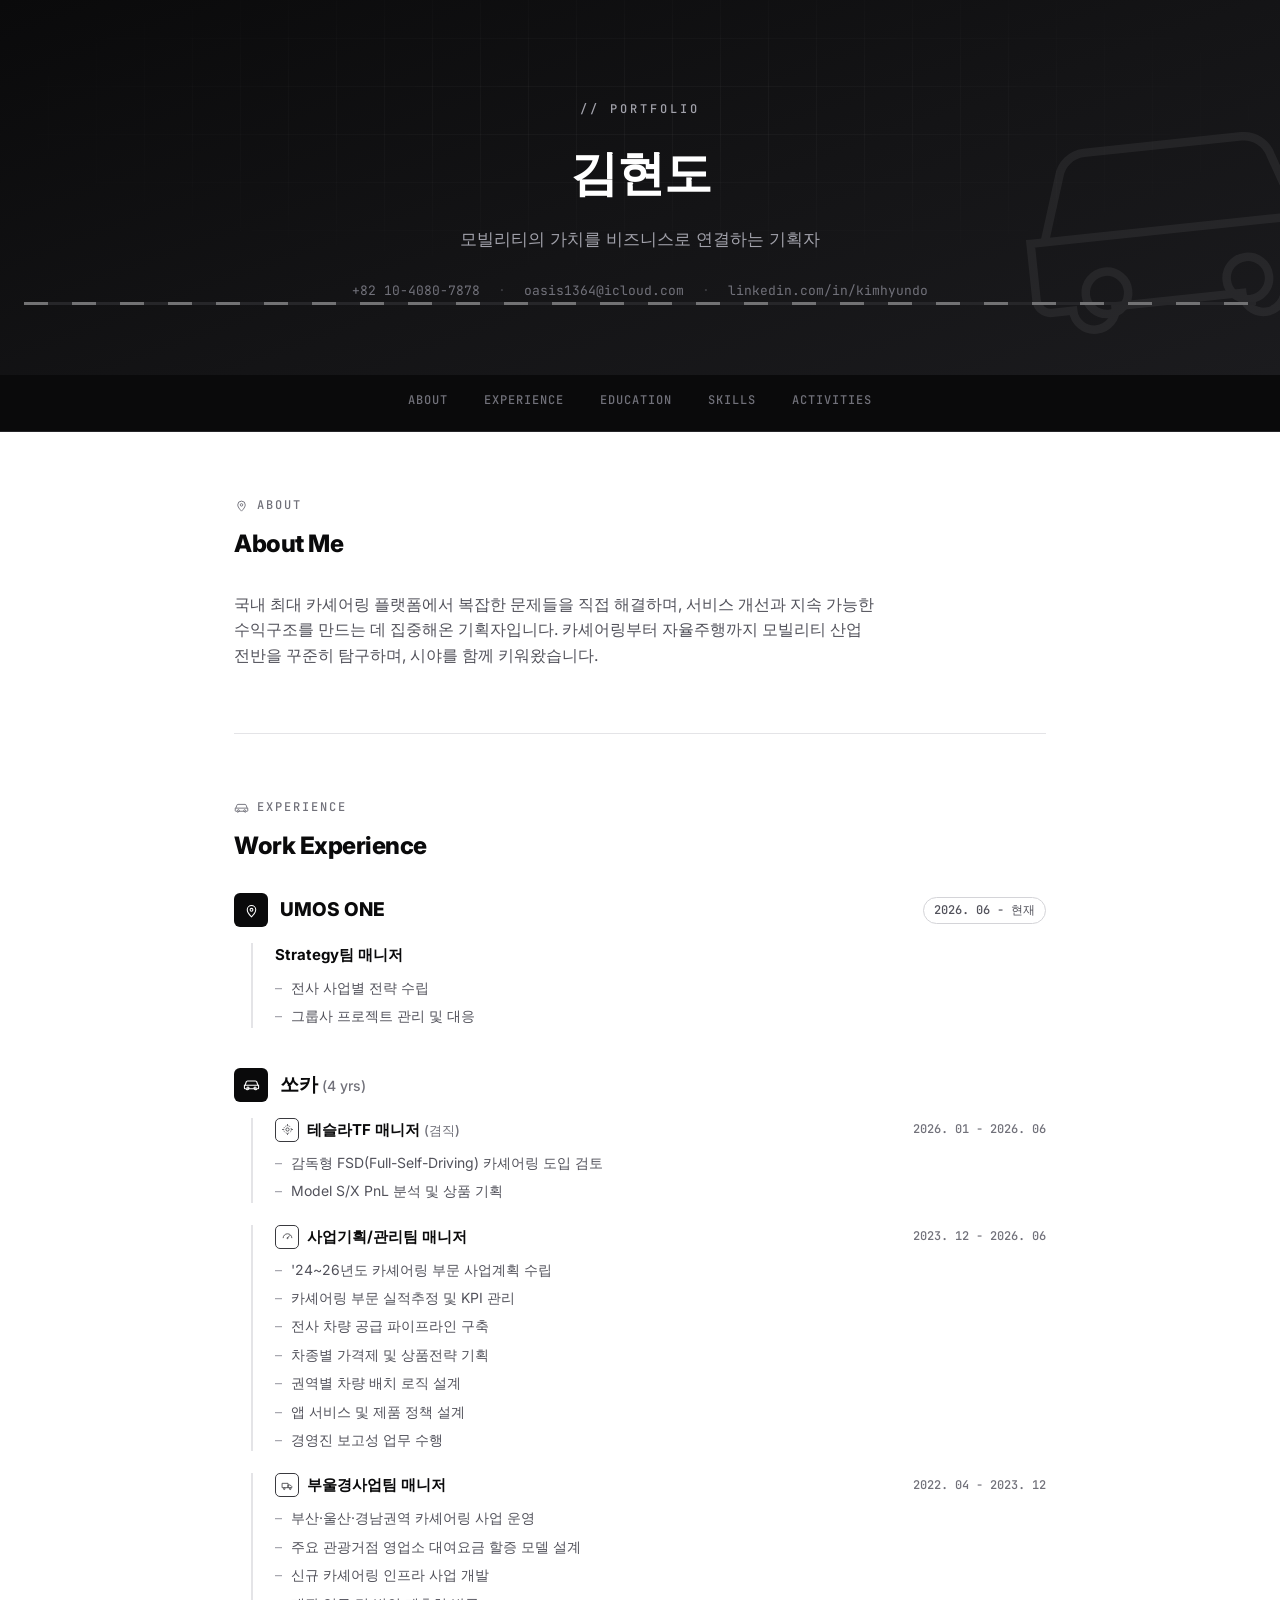
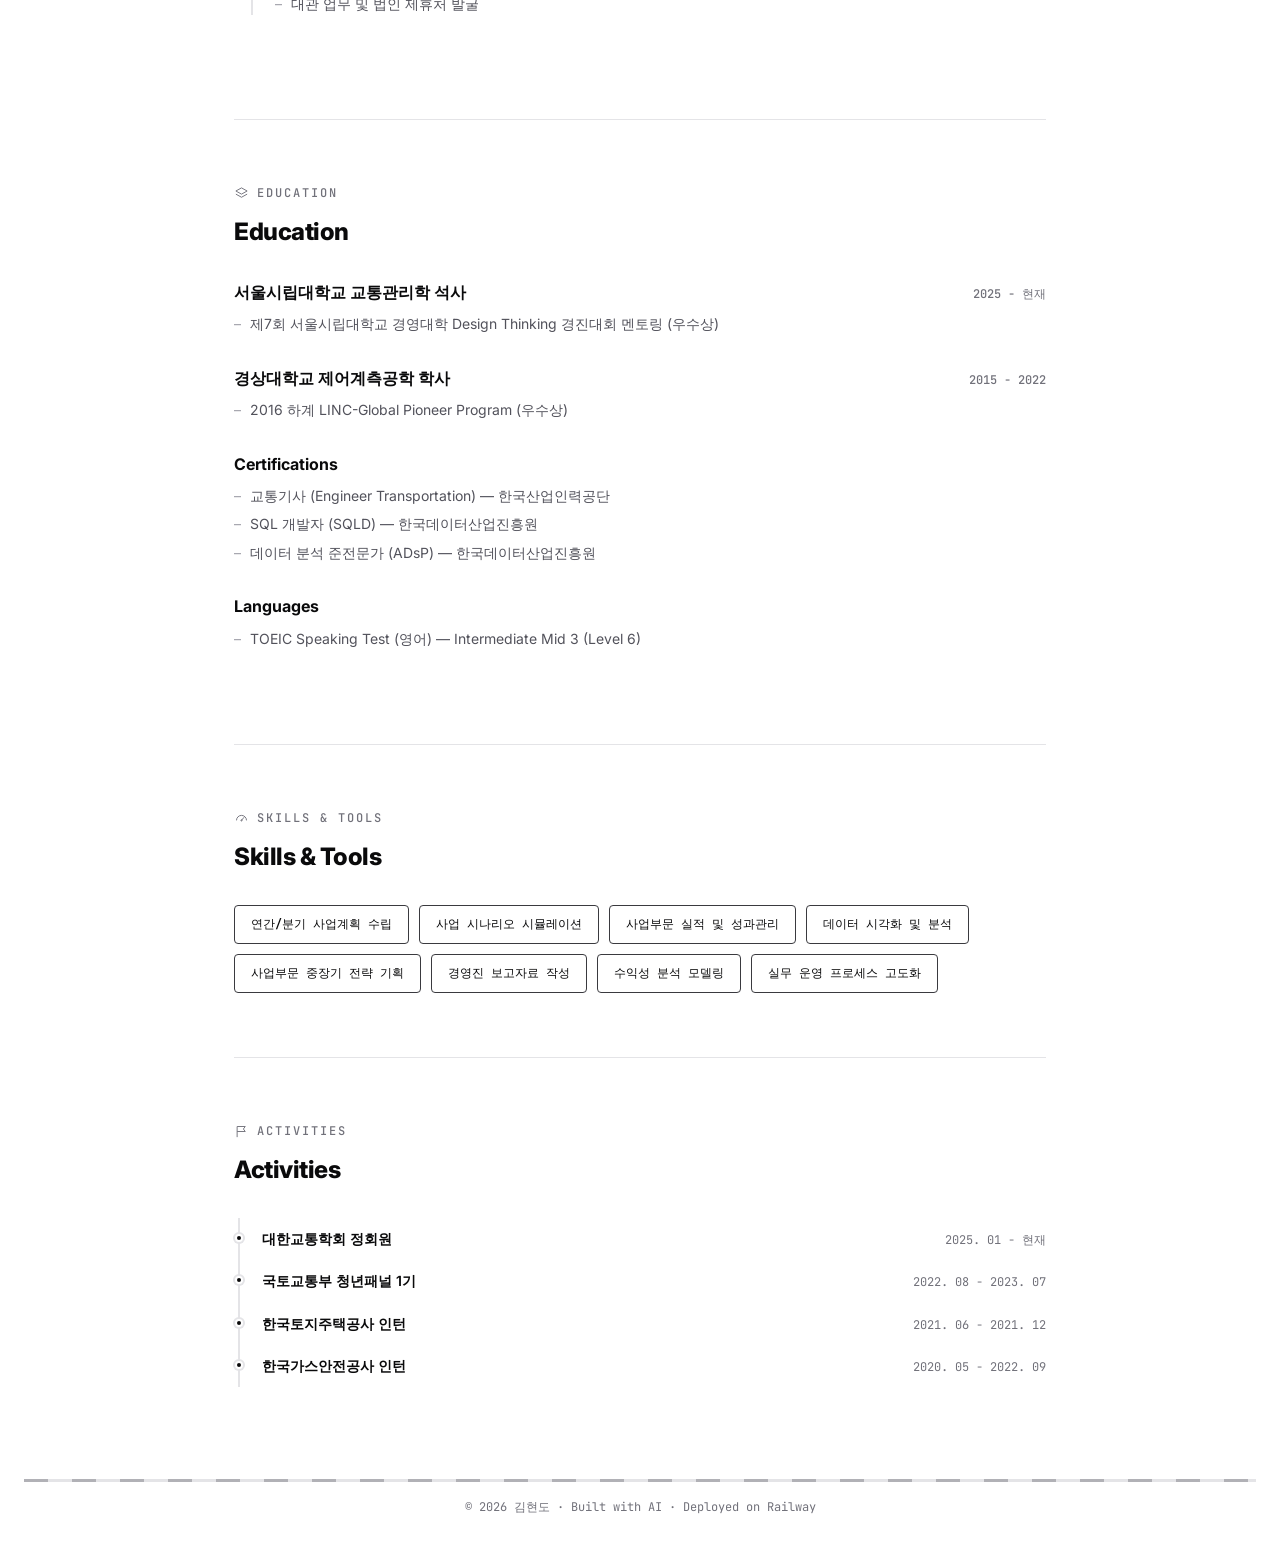
==== index.html @ 2330cc8d "Rename INDEX~1.HTM to index.html" ====
<!DOCTYPE html>
<html lang="ko">
<head>
<meta charset="UTF-8">
<meta name="viewport" content="width=device-width, initial-scale=1.0">
<title>김현도 | 모빌리티 기획자 포트폴리오</title>
<link rel="preconnect" href="https://fonts.googleapis.com">
<link rel="preconnect" href="https://fonts.gstatic.com" crossorigin>
<link href="https://fonts.googleapis.com/css2?family=JetBrains+Mono:wght@400;500;700&family=Inter:wght@400;500;600;700;800&display=swap" rel="stylesheet">
<link rel="stylesheet" href="style.css">
</head>
<body>

<header class="hero">
  <div class="hero-grid-overlay" aria-hidden="true"></div>

  <svg class="hero-car-decor" viewBox="0 0 24 24" fill="none" stroke="currentColor" stroke-width="0.6" aria-hidden="true">
    <path d="M3 13l1.5-4.5A2 2 0 0 1 6.4 7h11.2a2 2 0 0 1 1.9 1.5L21 13"/>
    <path d="M2 13h20v4a1 1 0 0 1-1 1h-1.5a1.5 1.5 0 0 1-3 0h-9a1.5 1.5 0 0 1-3 0H3a1 1 0 0 1-1-1v-4z"/>
    <circle cx="7" cy="17" r="1.5"/>
    <circle cx="17" cy="17" r="1.5"/>
  </svg>

  <div class="hero-inner">
    <p class="hero-eyebrow">// PORTFOLIO</p>
    <h1>김현도</h1>
    <p class="hero-tagline">모빌리티의 가치를 비즈니스로 연결하는 기획자</p>
    <div class="hero-contact">
      <a href="tel:+821040807878">+82 10-4080-7878</a>
      <span>·</span>
      <a href="mailto:oasis1364@icloud.com">oasis1364@icloud.com</a>
      <span>·</span>
      <a href="https://linkedin.com/in/kimhyundo" target="_blank" rel="noopener">linkedin.com/in/kimhyundo</a>
    </div>
  </div>

  <div class="road-strip"></div>
</header>

<nav class="navbar">
  <div class="navbar-inner">
    <a href="#about">About</a>
    <a href="#experience">Experience</a>
    <a href="#education">Education</a>
    <a href="#skills">Skills</a>
    <a href="#activities">Activities</a>
  </div>
</nav>

<main>

  <section id="about" class="section reveal">
    <div class="section-eyebrow">
      <svg class="icon" viewBox="0 0 24 24" fill="none" stroke="currentColor" stroke-width="1.5"><path d="M12 21s-6-5.686-6-10a6 6 0 1 1 12 0c0 4.314-6 10-6 10z"/><circle cx="12" cy="11" r="2"/></svg>
      <span>ABOUT</span>
    </div>
    <h2 class="section-title">About Me</h2>
    <p class="about-text">
      국내 최대 카셰어링 플랫폼에서 복잡한 문제들을 직접 해결하며, 서비스 개선과 지속 가능한 수익구조를 만드는 데 집중해온 기획자입니다.
      카셰어링부터 자율주행까지 모빌리티 산업 전반을 꾸준히 탐구하며, 시야를 함께 키워왔습니다.
    </p>
  </section>

  <section id="experience" class="section reveal">
    <div class="section-eyebrow">
      <svg class="icon" viewBox="0 0 24 24" fill="none" stroke="currentColor" stroke-width="1.5"><path d="M3 13l1.5-4.5A2 2 0 0 1 6.4 7h11.2a2 2 0 0 1 1.9 1.5L21 13"/><path d="M2 13h20v4a1 1 0 0 1-1 1h-1.5a1.5 1.5 0 0 1-3 0h-9a1.5 1.5 0 0 1-3 0H3a1 1 0 0 1-1-1v-4z"/><circle cx="7" cy="17" r="1.5"/><circle cx="17" cy="17" r="1.5"/></svg>
      <span>EXPERIENCE</span>
    </div>
    <h2 class="section-title">Work Experience</h2>

    <div class="company-block">
      <div class="company-header">
        <span class="company-icon">
          <svg class="icon" viewBox="0 0 24 24" fill="none" stroke="currentColor" stroke-width="1.5"><path d="M12 21s-6-5.686-6-10a6 6 0 1 1 12 0c0 4.314-6 10-6 10z"/><circle cx="12" cy="11" r="2"/></svg>
        </span>
        <h3>UMOS ONE</h3>
        <span class="company-duration">2026. 06 - 현재</span>
      </div>
      <div class="role-block">
        <div class="role-header">
          <h4>Strategy팀 매니저</h4>
        </div>
        <ul>
          <li>전사 사업별 전략 수립</li>
          <li>그룹사 프로젝트 관리 및 대응</li>
        </ul>
      </div>
    </div>

    <div class="company-block">
      <div class="company-header">
        <span class="company-icon">
          <svg class="icon" viewBox="0 0 24 24" fill="none" stroke="currentColor" stroke-width="1.5"><path d="M3 13l1.5-4.5A2 2 0 0 1 6.4 7h11.2a2 2 0 0 1 1.9 1.5L21 13"/><path d="M2 13h20v4a1 1 0 0 1-1 1h-1.5a1.5 1.5 0 0 1-3 0h-9a1.5 1.5 0 0 1-3 0H3a1 1 0 0 1-1-1v-4z"/><circle cx="7" cy="17" r="1.5"/><circle cx="17" cy="17" r="1.5"/></svg>
        </span>
        <h3>쏘카 <span class="company-years">(4 yrs)</span></h3>
      </div>

      <div class="role-block">
        <div class="role-header">
          <span class="role-icon">
            <svg class="icon icon--sm" viewBox="0 0 24 24" fill="none" stroke="currentColor" stroke-width="1.5"><circle cx="12" cy="12" r="3"/><circle cx="12" cy="12" r="7" stroke-dasharray="2 2"/><path d="M12 2v3M12 19v3M2 12h3M19 12h3"/></svg>
          </span>
          <h4>테슬라TF 매니저 <span class="role-note">(겸직)</span></h4>
          <span class="role-duration">2026. 01 - 2026. 06</span>
        </div>
        <ul>
          <li>감독형 FSD(Full-Self-Driving) 카셰어링 도입 검토</li>
          <li>Model S/X PnL 분석 및 상품 기획</li>
        </ul>
      </div>

      <div class="role-block">
        <div class="role-header">
          <span class="role-icon">
            <svg class="icon icon--sm" viewBox="0 0 24 24" fill="none" stroke="currentColor" stroke-width="1.5"><path d="M4 15a8 8 0 1 1 16 0"/><path d="M12 15l4-5"/><circle cx="12" cy="15" r="1"/></svg>
          </span>
          <h4>사업기획/관리팀 매니저</h4>
          <span class="role-duration">2023. 12 - 2026. 06</span>
        </div>
        <ul>
          <li>'24~26년도 카셰어링 부문 사업계획 수립</li>
          <li>카셰어링 부문 실적추정 및 KPI 관리</li>
          <li>전사 차량 공급 파이프라인 구축</li>
          <li>차종별 가격제 및 상품전략 기획</li>
          <li>권역별 차량 배치 로직 설계</li>
          <li>앱 서비스 및 제품 정책 설계</li>
          <li>경영진 보고성 업무 수행</li>
        </ul>
      </div>

      <div class="role-block">
        <div class="role-header">
          <span class="role-icon">
            <svg class="icon icon--sm" viewBox="0 0 24 24" fill="none" stroke="currentColor" stroke-width="1.5"><path d="M2 8h11v8H2z"/><path d="M13 11h4l3 3v2h-7z"/><circle cx="6" cy="18" r="1.5"/><circle cx="17" cy="18" r="1.5"/></svg>
          </span>
          <h4>부울경사업팀 매니저</h4>
          <span class="role-duration">2022. 04 - 2023. 12</span>
        </div>
        <ul>
          <li>부산·울산·경남권역 카셰어링 사업 운영</li>
          <li>주요 관광거점 영업소 대여요금 할증 모델 설계</li>
          <li>신규 카셰어링 인프라 사업 개발</li>
          <li>대관 업무 및 법인 제휴처 발굴</li>
        </ul>
      </div>
    </div>
  </section>

  <section id="education" class="section reveal">
    <div class="section-eyebrow">
      <svg class="icon" viewBox="0 0 24 24" fill="none" stroke="currentColor" stroke-width="1.5"><path d="M12 3l9 5-9 5-9-5 9-5z"/><path d="M3 13l9 5 9-5"/></svg>
      <span>EDUCATION</span>
    </div>
    <h2 class="section-title">Education</h2>

    <div class="edu-block">
      <div class="edu-header">
        <h3>서울시립대학교 교통관리학 석사</h3>
        <span class="edu-duration">2025 - 현재</span>
      </div>
      <ul>
        <li>제7회 서울시립대학교 경영대학 Design Thinking 경진대회 멘토링 (우수상)</li>
      </ul>
    </div>

    <div class="edu-block">
      <div class="edu-header">
        <h3>경상대학교 제어계측공학 학사</h3>
        <span class="edu-duration">2015 - 2022</span>
      </div>
      <ul>
        <li>2016 하계 LINC-Global Pioneer Program (우수상)</li>
      </ul>
    </div>

    <div class="edu-block">
      <div class="edu-header">
        <h3>Certifications</h3>
      </div>
      <ul>
        <li>교통기사 (Engineer Transportation) — 한국산업인력공단</li>
        <li>SQL 개발자 (SQLD) — 한국데이터산업진흥원</li>
        <li>데이터 분석 준전문가 (ADsP) — 한국데이터산업진흥원</li>
      </ul>
    </div>

    <div class="edu-block">
      <div class="edu-header">
        <h3>Languages</h3>
      </div>
      <ul>
        <li>TOEIC Speaking Test (영어) — Intermediate Mid 3 (Level 6)</li>
      </ul>
    </div>
  </section>

  <section id="skills" class="section reveal">
    <div class="section-eyebrow">
      <svg class="icon" viewBox="0 0 24 24" fill="none" stroke="currentColor" stroke-width="1.5"><path d="M4 15a8 8 0 1 1 16 0"/><path d="M12 15l4-5"/><circle cx="12" cy="15" r="1"/></svg>
      <span>SKILLS &amp; TOOLS</span>
    </div>
    <h2 class="section-title">Skills &amp; Tools</h2>
    <div class="skills-grid">
      <span class="skill-tag">연간/분기 사업계획 수립</span>
      <span class="skill-tag">사업 시나리오 시뮬레이션</span>
      <span class="skill-tag">사업부문 실적 및 성과관리</span>
      <span class="skill-tag">데이터 시각화 및 분석</span>
      <span class="skill-tag">사업부문 중장기 전략 기획</span>
      <span class="skill-tag">경영진 보고자료 작성</span>
      <span class="skill-tag">수익성 분석 모델링</span>
      <span class="skill-tag">실무 운영 프로세스 고도화</span>
    </div>
  </section>

  <section id="activities" class="section reveal">
    <div class="section-eyebrow">
      <svg class="icon" viewBox="0 0 24 24" fill="none" stroke="currentColor" stroke-width="1.5"><path d="M5 21V4"/><path d="M5 4h13l-3 4 3 4H5"/></svg>
      <span>ACTIVITIES</span>
    </div>
    <h2 class="section-title">Activities</h2>
    <ul class="timeline">
      <li class="timeline-item">
        <span class="timeline-dot"></span>
        <span class="activity-name">대한교통학회 정회원</span>
        <span class="activity-duration">2025. 01 - 현재</span>
      </li>
      <li class="timeline-item">
        <span class="timeline-dot"></span>
        <span class="activity-name">국토교통부 청년패널 1기</span>
        <span class="activity-duration">2022. 08 - 2023. 07</span>
      </li>
      <li class="timeline-item">
        <span class="timeline-dot"></span>
        <span class="activity-name">한국토지주택공사 인턴</span>
        <span class="activity-duration">2021. 06 - 2021. 12</span>
      </li>
      <li class="timeline-item">
        <span class="timeline-dot"></span>
        <span class="activity-name">한국가스안전공사 인턴</span>
        <span class="activity-duration">2020. 05 - 2022. 09</span>
      </li>
    </ul>
  </section>

</main>

<footer class="footer">
  <div class="road-strip road-strip--footer"></div>
  <p>© 2026 김현도 · Built with AI · Deployed on Railway</p>
</footer>

<script src="script.js"></script>
</body>
</html>
---- style.css ----
:root {
  --black: #0a0a0b;
  --charcoal: #141416;
  --gray-900: #1b1b1e;
  --gray-800: #262629;
  --gray-700: #3a3a3f;
  --gray-600: #52525b;
  --gray-500: #71717a;
  --gray-400: #a1a1aa;
  --gray-200: #e4e4e7;
  --white: #ffffff;
}

* {
  margin: 0;
  padding: 0;
  box-sizing: border-box;
}

body {
  font-family: "Inter", -apple-system, "Pretendard", "Noto Sans KR", Segoe UI, Roboto, sans-serif;
  background: var(--white);
  color: var(--black);
  line-height: 1.6;
}

a {
  color: inherit;
  text-decoration: none;
}

.mono {
  font-family: "JetBrains Mono", "SF Mono", monospace;
}

/* ---------- HERO ---------- */

.hero {
  position: relative;
  overflow: hidden;
  background: linear-gradient(160deg, var(--black) 0%, var(--charcoal) 55%, var(--gray-900) 100%);
  color: var(--white);
  padding: 100px 24px 70px;
  text-align: center;
}

.hero-grid-overlay {
  position: absolute;
  inset: 0;
  background-image:
    repeating-linear-gradient(0deg, rgba(255,255,255,0.045) 0, rgba(255,255,255,0.045) 1px, transparent 1px, transparent 48px),
    repeating-linear-gradient(90deg, rgba(255,255,255,0.045) 0, rgba(255,255,255,0.045) 1px, transparent 1px, transparent 48px);
  mask-image: radial-gradient(ellipse 70% 60% at 50% 30%, rgba(0,0,0,0.9) 0%, transparent 80%);
  -webkit-mask-image: radial-gradient(ellipse 70% 60% at 50% 30%, rgba(0,0,0,0.9) 0%, transparent 80%);
  pointer-events: none;
}

.hero-car-decor {
  position: absolute;
  top: 12%;
  right: -60px;
  width: 340px;
  height: 340px;
  color: var(--white);
  opacity: 0.06;
  transform: rotate(-6deg);
  pointer-events: none;
}

.hero-inner {
  position: relative;
  z-index: 1;
  max-width: 720px;
  margin: 0 auto;
}

.hero-eyebrow {
  font-family: "JetBrains Mono", monospace;
  letter-spacing: 3px;
  font-size: 12px;
  color: var(--gray-400);
  font-weight: 500;
  margin-bottom: 16px;
}

.hero h1 {
  font-size: 48px;
  font-weight: 800;
  letter-spacing: -1px;
  margin-bottom: 14px;
}

.hero-tagline {
  font-size: 17px;
  color: var(--gray-400);
  margin-bottom: 28px;
}

.hero-contact {
  font-family: "JetBrains Mono", monospace;
  font-size: 13px;
  color: var(--gray-500);
}

.hero-contact a {
  border-bottom: 1px solid transparent;
  transition: border-color 0.2s, color 0.2s;
}

.hero-contact a:hover {
  color: var(--white);
  border-color: var(--white);
}

.hero-contact span {
  margin: 0 10px;
  color: var(--gray-700);
}

.road-strip {
  position: relative;
  height: 3px;
  width: 100%;
  overflow: hidden;
  background: var(--gray-800);
}

.road-strip::after {
  content: "";
  position: absolute;
  inset: 0;
  background-image: repeating-linear-gradient(90deg, var(--white) 0 24px, transparent 24px 48px);
  opacity: 0.35;
  animation: road-move 3.5s linear infinite;
}

.road-strip--footer {
  background: var(--gray-200);
}

.road-strip--footer::after {
  background-image: repeating-linear-gradient(90deg, var(--gray-600) 0 24px, transparent 24px 48px);
}

@keyframes road-move {
  from { background-position-x: 0; }
  to { background-position-x: -48px; }
}

/* ---------- NAVBAR ---------- */

.navbar {
  background: var(--black);
  position: sticky;
  top: 0;
  z-index: 10;
  border-bottom: 1px solid var(--gray-800);
}

.navbar-inner {
  max-width: 860px;
  margin: 0 auto;
  display: flex;
  justify-content: center;
  gap: 36px;
  padding: 16px 24px;
  overflow-x: auto;
}

.navbar a {
  font-family: "JetBrains Mono", monospace;
  color: var(--gray-500);
  font-size: 12px;
  font-weight: 500;
  letter-spacing: 1px;
  text-transform: uppercase;
  white-space: nowrap;
  border-bottom: 1px solid transparent;
  padding-bottom: 4px;
  transition: color 0.2s, border-color 0.2s;
}

.navbar a:hover {
  color: var(--white);
  border-color: var(--white);
}

/* ---------- LAYOUT ---------- */

main {
  max-width: 860px;
  margin: 0 auto;
  padding: 0 24px;
}

.section {
  padding: 64px 0;
  border-bottom: 1px solid var(--gray-200);
  opacity: 0;
  transform: translateY(16px);
  transition: opacity 0.6s ease, transform 0.6s ease;
}

.section.is-visible {
  opacity: 1;
  transform: translateY(0);
}

.section:last-child {
  border-bottom: none;
}

.section-eyebrow {
  display: flex;
  align-items: center;
  gap: 8px;
  font-family: "JetBrains Mono", monospace;
  font-size: 12px;
  letter-spacing: 2px;
  color: var(--gray-500);
  font-weight: 500;
  margin-bottom: 10px;
}

.section-eyebrow .icon {
  width: 15px;
  height: 15px;
  color: var(--gray-500);
}

.section-title {
  font-size: 24px;
  font-weight: 800;
  margin-bottom: 28px;
  color: var(--black);
  letter-spacing: -0.5px;
}

.about-text {
  font-size: 16px;
  color: var(--gray-600);
  max-width: 640px;
}

/* ---------- EXPERIENCE ---------- */

.company-block {
  margin-bottom: 40px;
}

.company-header {
  display: flex;
  align-items: center;
  gap: 12px;
  margin-bottom: 16px;
}

.company-icon {
  display: inline-flex;
  align-items: center;
  justify-content: center;
  width: 34px;
  height: 34px;
  border-radius: 6px;
  background: var(--black);
  color: var(--white);
  flex-shrink: 0;
}

.company-icon .icon {
  width: 17px;
  height: 17px;
}

.company-header h3 {
  font-size: 19px;
  font-weight: 800;
}

.company-years {
  font-size: 14px;
  color: var(--gray-500);
  font-weight: 500;
}

.company-duration {
  font-family: "JetBrains Mono", monospace;
  font-size: 12px;
  color: var(--gray-600);
  font-weight: 500;
  border: 1px solid var(--gray-300, #d4d4d8);
  padding: 3px 10px;
  border-radius: 20px;
  margin-left: auto;
}

.role-block {
  border-left: 2px solid var(--gray-200);
  padding-left: 22px;
  margin-bottom: 22px;
  margin-left: 17px;
}

.role-header {
  display: flex;
  align-items: center;
  flex-wrap: wrap;
  gap: 8px;
  margin-bottom: 10px;
}

.role-icon {
  display: inline-flex;
  align-items: center;
  justify-content: center;
  width: 24px;
  height: 24px;
  border-radius: 5px;
  border: 1px solid var(--gray-700);
  color: var(--gray-700);
  flex-shrink: 0;
}

.icon--sm {
  width: 13px;
  height: 13px;
}

.role-header h4 {
  font-size: 15px;
  font-weight: 700;
}

.role-note {
  color: var(--gray-500);
  font-weight: 500;
  font-size: 13px;
}

.role-duration {
  font-family: "JetBrains Mono", monospace;
  font-size: 12px;
  color: var(--gray-500);
  font-weight: 500;
  margin-left: auto;
}

.role-block ul, .edu-block ul {
  list-style: none;
  color: var(--gray-600);
  font-size: 14px;
}

.role-block li, .edu-block li {
  position: relative;
  padding-left: 16px;
  margin-bottom: 6px;
}

.role-block li::before, .edu-block li::before {
  content: "–";
  position: absolute;
  left: 0;
  color: var(--gray-400);
}

/* ---------- EDUCATION ---------- */

.edu-block {
  margin-bottom: 30px;
}

.edu-header {
  display: flex;
  justify-content: space-between;
  align-items: baseline;
  flex-wrap: wrap;
  gap: 8px;
  margin-bottom: 8px;
}

.edu-header h3 {
  font-size: 16px;
  font-weight: 700;
}

.edu-duration {
  font-family: "JetBrains Mono", monospace;
  font-size: 12px;
  color: var(--gray-500);
  font-weight: 500;
}

/* ---------- SKILLS ---------- */

.skills-grid {
  display: flex;
  flex-wrap: wrap;
  gap: 10px;
}

.skill-tag {
  font-family: "JetBrains Mono", monospace;
  background: var(--white);
  color: var(--black);
  border: 1px solid var(--gray-700);
  font-size: 12px;
  font-weight: 500;
  padding: 9px 16px;
  border-radius: 4px;
  transition: background 0.2s, color 0.2s;
}

.skill-tag:hover {
  background: var(--black);
  color: var(--white);
}

/* ---------- ACTIVITIES (timeline) ---------- */

.timeline {
  list-style: none;
  position: relative;
  padding-left: 22px;
  border-left: 2px solid var(--gray-200);
  margin-left: 4px;
}

.timeline-item {
  position: relative;
  display: flex;
  justify-content: space-between;
  align-items: baseline;
  flex-wrap: wrap;
  gap: 6px;
  padding: 10px 0;
  font-size: 14px;
}

.timeline-dot {
  position: absolute;
  left: -27px;
  top: 16px;
  width: 8px;
  height: 8px;
  border-radius: 50%;
  background: var(--black);
  border: 2px solid var(--white);
  box-shadow: 0 0 0 2px var(--gray-200);
}

.activity-name {
  font-weight: 600;
}

.activity-duration {
  font-family: "JetBrains Mono", monospace;
  color: var(--gray-500);
  font-size: 12px;
}

/* ---------- FOOTER ---------- */

.footer {
  text-align: center;
  padding: 28px 24px 32px;
  color: var(--gray-500);
  font-family: "JetBrains Mono", monospace;
  font-size: 12px;
}

.footer p {
  margin-top: 16px;
}

/* ---------- RESPONSIVE ---------- */

@media (max-width: 600px) {
  .hero { padding: 80px 20px 50px; }
  .hero h1 { font-size: 34px; }
  .hero-car-decor { width: 220px; height: 220px; top: 6%; }
  .hero-contact { display: flex; flex-direction: column; gap: 8px; }
  .hero-contact span { display: none; }
  .navbar-inner { gap: 20px; justify-content: flex-start; }
  .company-duration { margin-left: 0; }
  .role-duration { margin-left: 0; }
  .role-block { margin-left: 8px; padding-left: 16px; }
}
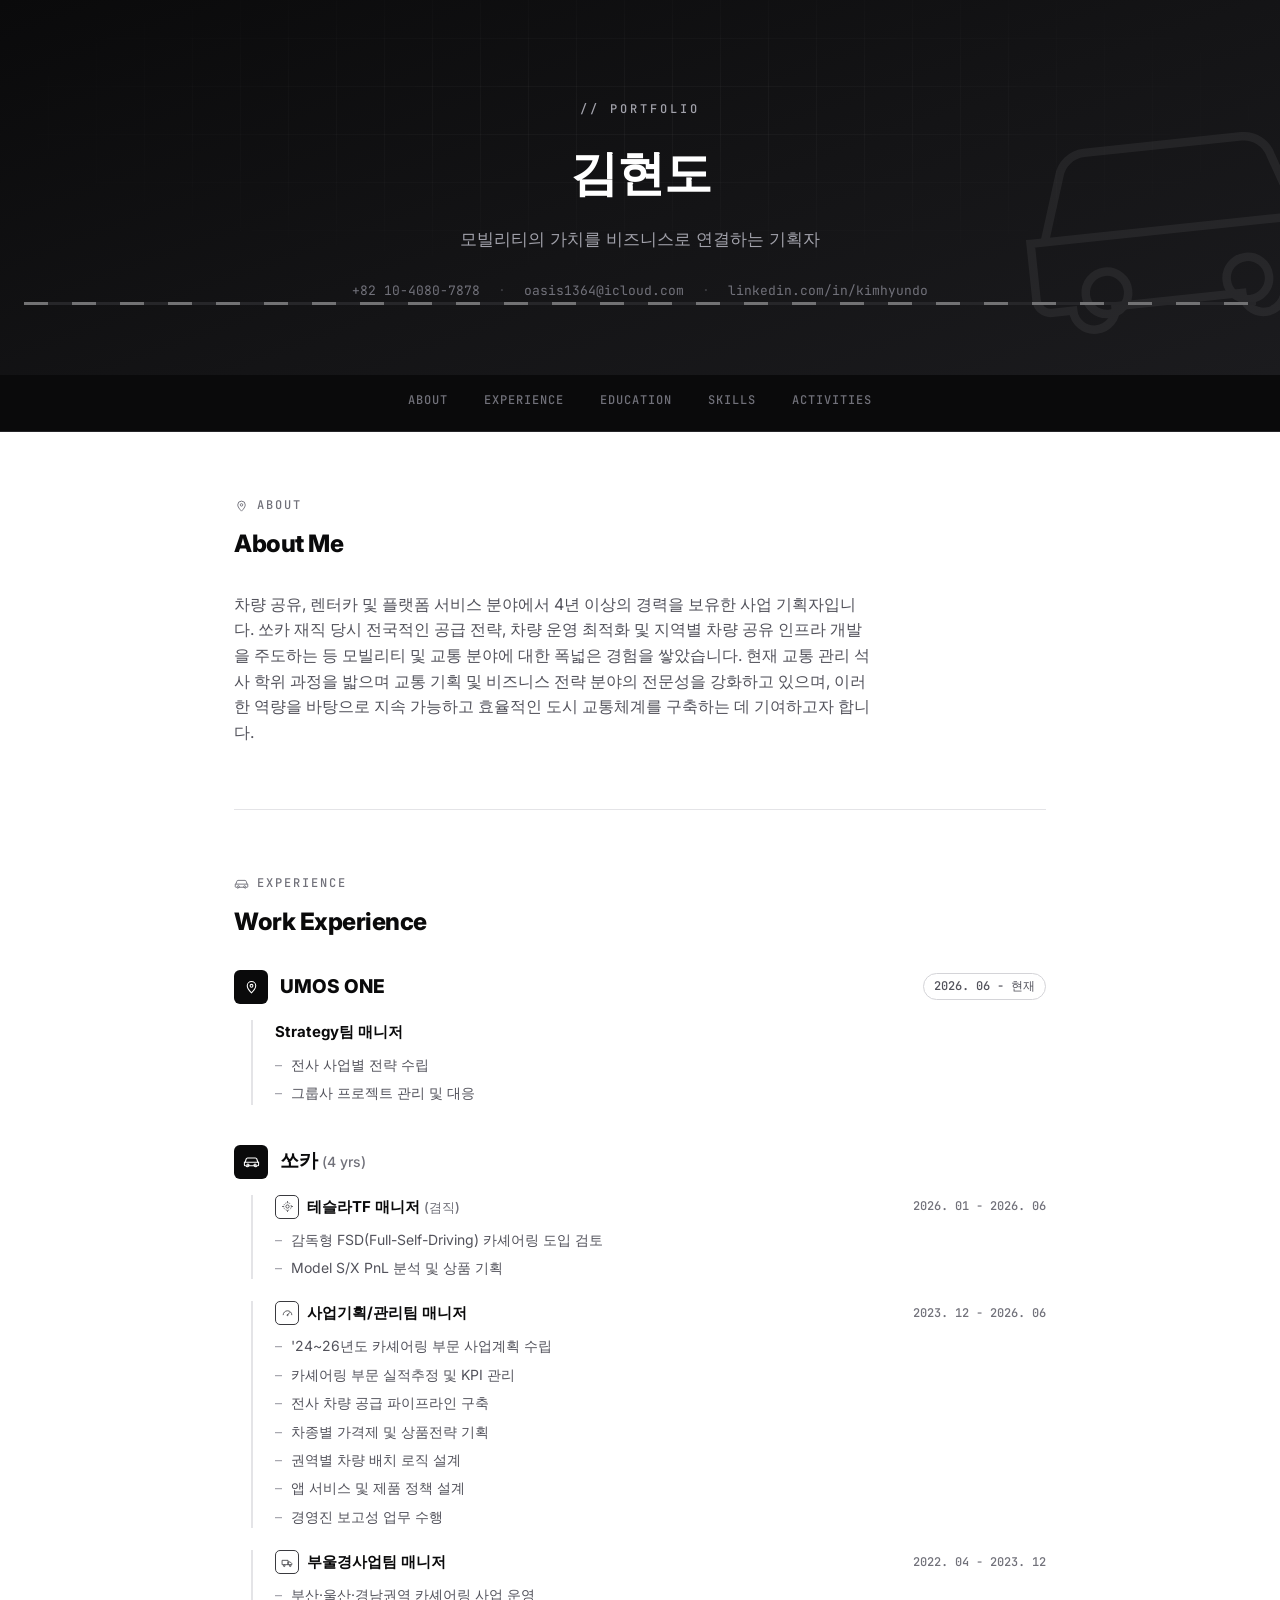
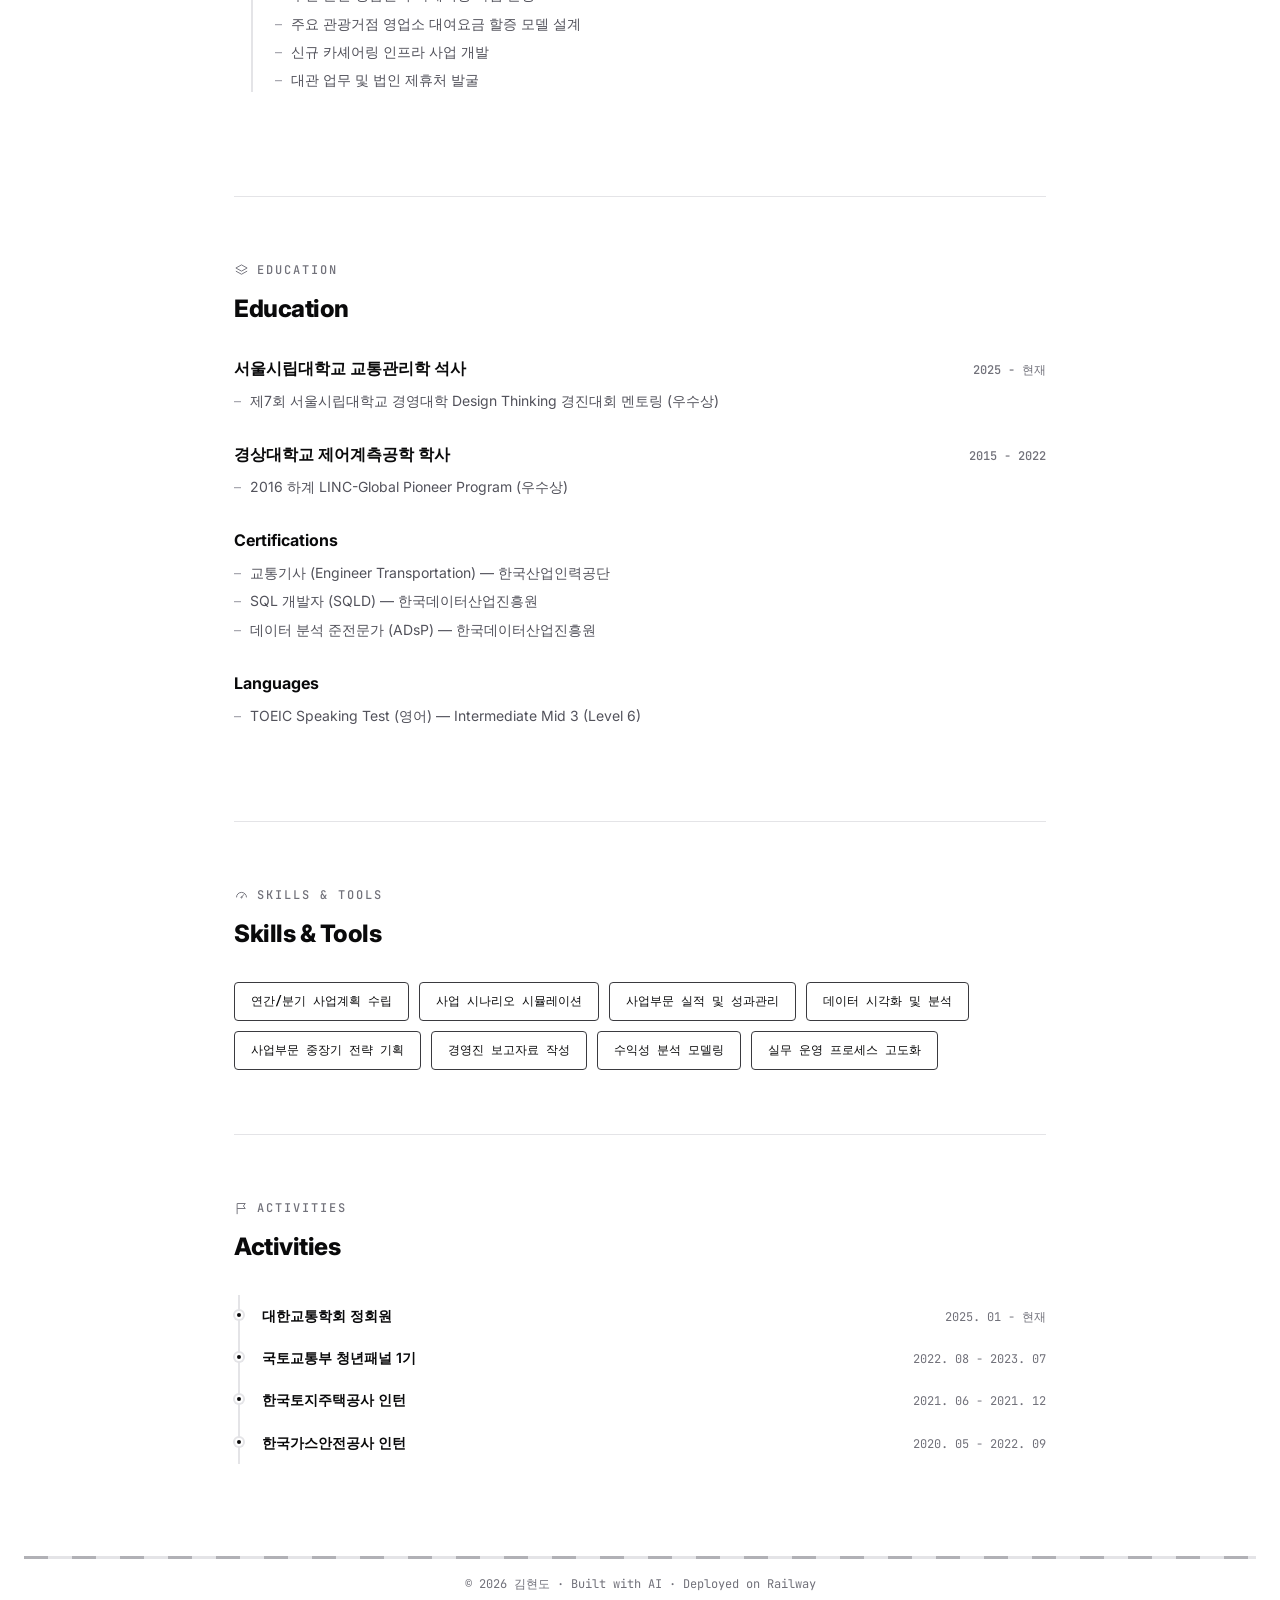
==== commit 748b96a6: "Update index.html" ====
--- a/index.html
+++ b/index.html
@@ -56,8 +56,8 @@
     </div>
     <h2 class="section-title">About Me</h2>
     <p class="about-text">
-      국내 최대 카셰어링 플랫폼에서 복잡한 문제들을 직접 해결하며, 서비스 개선과 지속 가능한 수익구조를 만드는 데 집중해온 기획자입니다.
-      카셰어링부터 자율주행까지 모빌리티 산업 전반을 꾸준히 탐구하며, 시야를 함께 키워왔습니다.
+      차량 공유, 렌터카 및 플랫폼 서비스 분야에서 4년 이상의 경력을 보유한 사업 기획자입니다. 쏘카 재직 당시 전국적인 공급 전략, 차량 운영 최적화 및 지역별 차량 공유 인프라 개발을 주도하는 등 모빌리티 및 교통 분야에 대한 폭넓은 경험을 쌓았습니다.
+      현재 교통 관리 석사 학위 과정을 밟으며 교통 기획 및 비즈니스 전략 분야의 전문성을 강화하고 있으며, 이러한 역량을 바탕으로 지속 가능하고 효율적인 도시 교통체계를 구축하는 데 기여하고자 합니다.
     </p>
   </section>
 
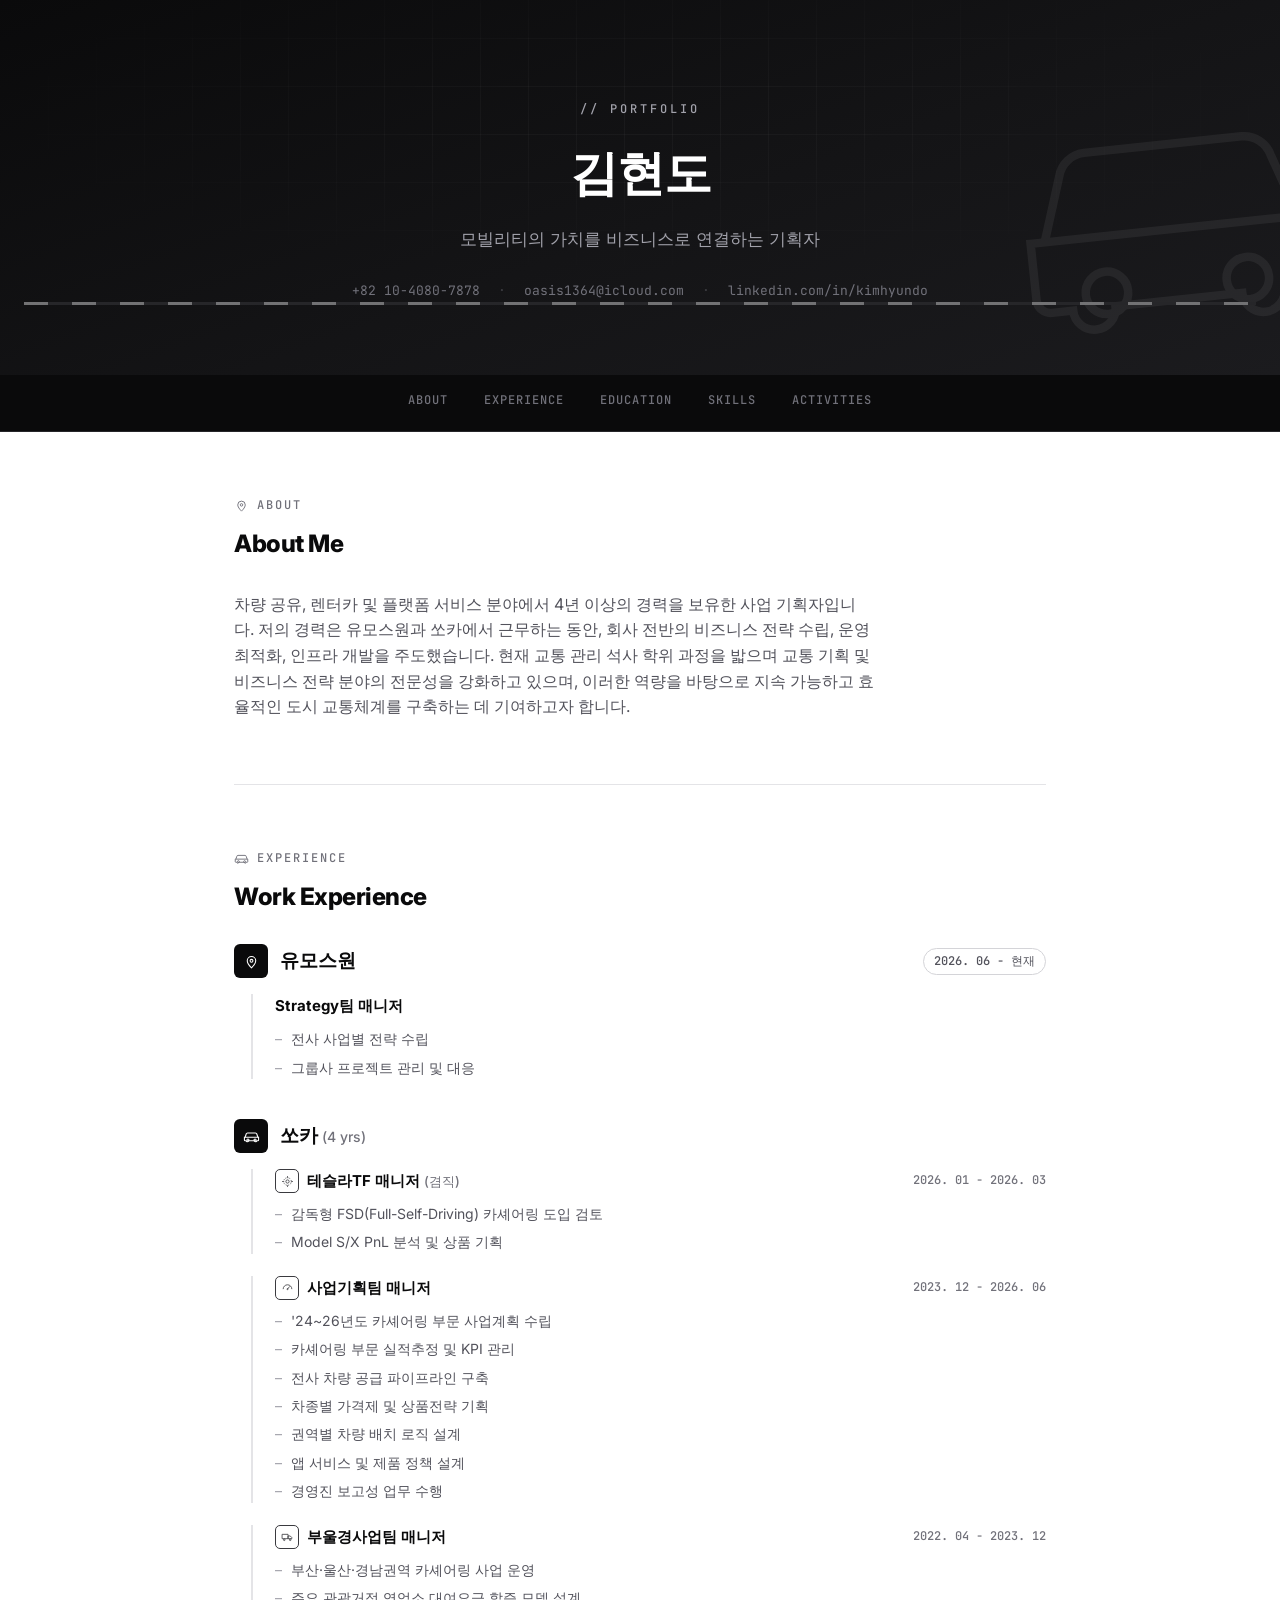
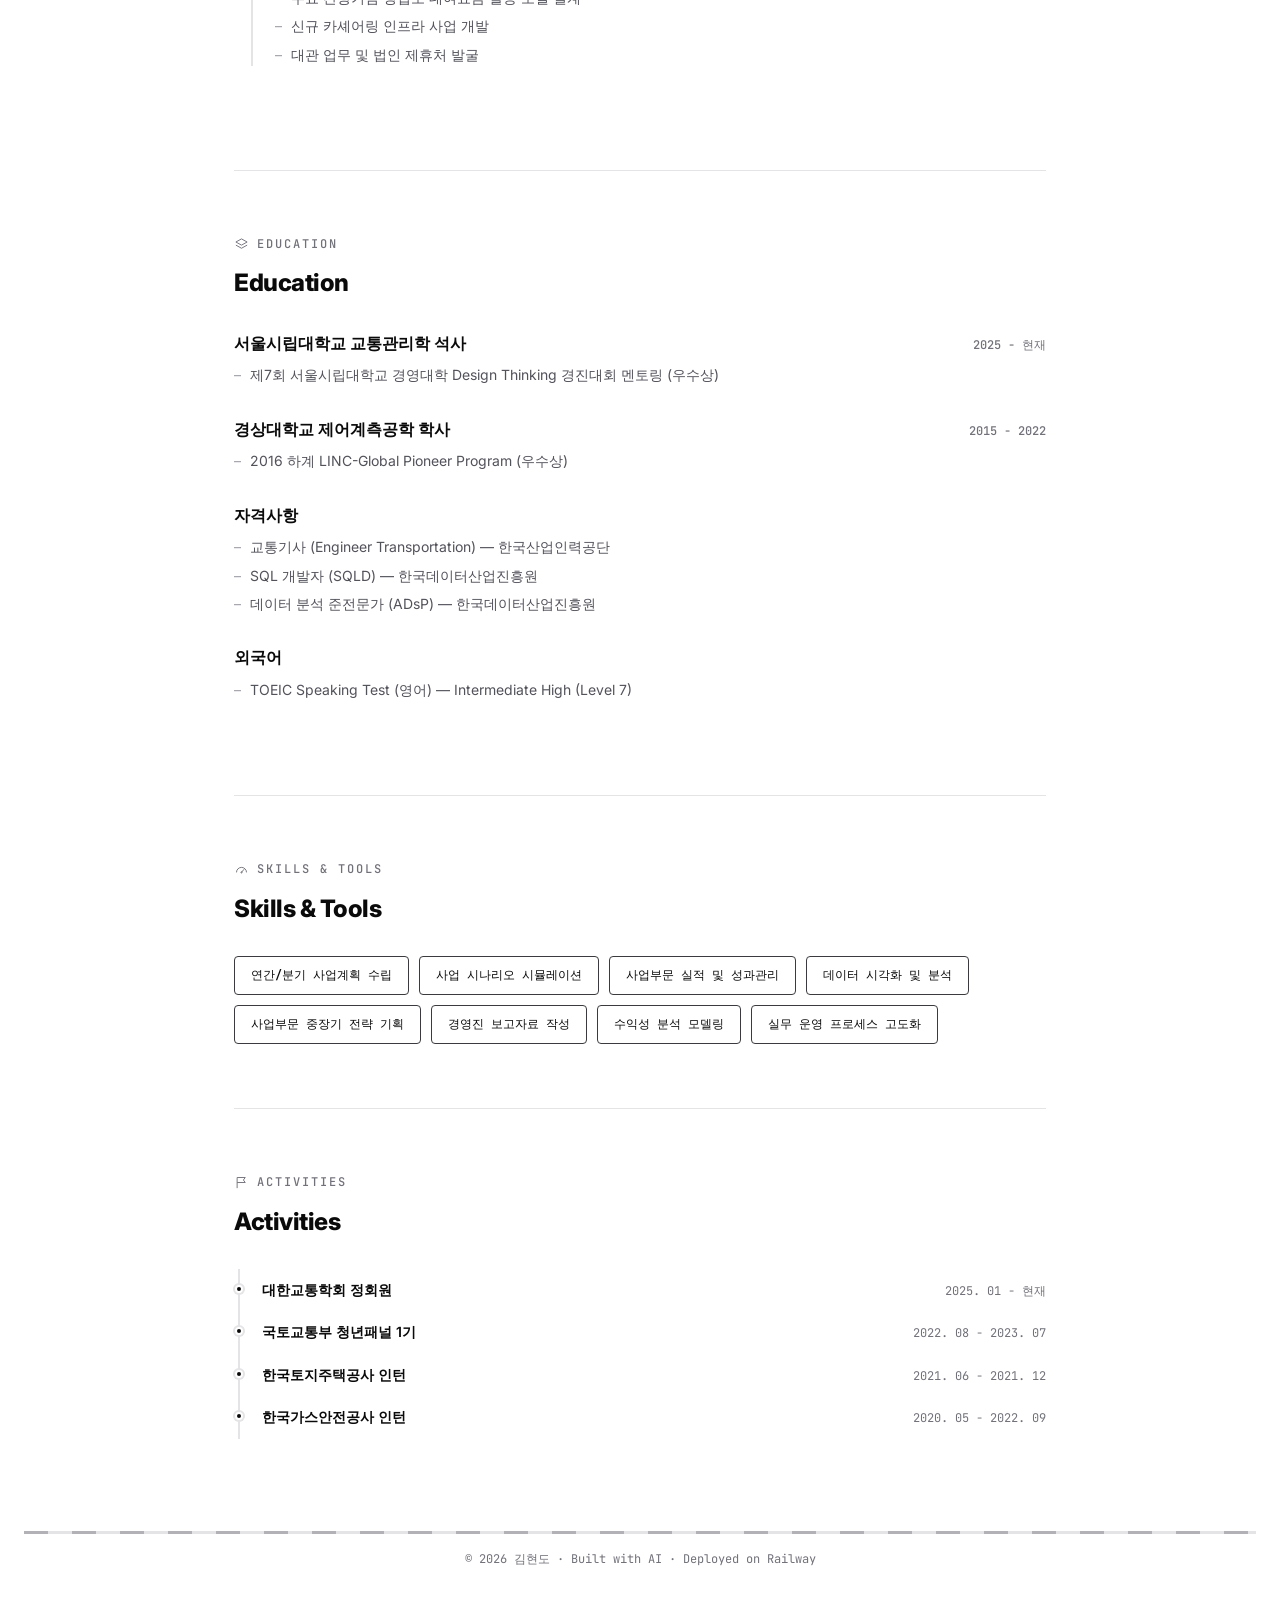
==== commit e5e72e16: "Update index.html" ====
--- a/index.html
+++ b/index.html
@@ -56,7 +56,8 @@
     </div>
     <h2 class="section-title">About Me</h2>
     <p class="about-text">
-      차량 공유, 렌터카 및 플랫폼 서비스 분야에서 4년 이상의 경력을 보유한 사업 기획자입니다. 쏘카 재직 당시 전국적인 공급 전략, 차량 운영 최적화 및 지역별 차량 공유 인프라 개발을 주도하는 등 모빌리티 및 교통 분야에 대한 폭넓은 경험을 쌓았습니다.
+      차량 공유, 렌터카 및 플랫폼 서비스 분야에서 4년 이상의 경력을 보유한 사업 기획자입니다.
+      저의 경력은 유모스원과 쏘카에서 근무하는 동안, 회사 전반의 비즈니스 전략 수립, 운영 최적화, 인프라 개발을 주도했습니다.
       현재 교통 관리 석사 학위 과정을 밟으며 교통 기획 및 비즈니스 전략 분야의 전문성을 강화하고 있으며, 이러한 역량을 바탕으로 지속 가능하고 효율적인 도시 교통체계를 구축하는 데 기여하고자 합니다.
     </p>
   </section>
@@ -73,7 +74,7 @@
         <span class="company-icon">
           <svg class="icon" viewBox="0 0 24 24" fill="none" stroke="currentColor" stroke-width="1.5"><path d="M12 21s-6-5.686-6-10a6 6 0 1 1 12 0c0 4.314-6 10-6 10z"/><circle cx="12" cy="11" r="2"/></svg>
         </span>
-        <h3>UMOS ONE</h3>
+        <h3>유모스원</h3>
         <span class="company-duration">2026. 06 - 현재</span>
       </div>
       <div class="role-block">
@@ -101,7 +102,7 @@
             <svg class="icon icon--sm" viewBox="0 0 24 24" fill="none" stroke="currentColor" stroke-width="1.5"><circle cx="12" cy="12" r="3"/><circle cx="12" cy="12" r="7" stroke-dasharray="2 2"/><path d="M12 2v3M12 19v3M2 12h3M19 12h3"/></svg>
           </span>
           <h4>테슬라TF 매니저 <span class="role-note">(겸직)</span></h4>
-          <span class="role-duration">2026. 01 - 2026. 06</span>
+          <span class="role-duration">2026. 01 - 2026. 03</span>
         </div>
         <ul>
           <li>감독형 FSD(Full-Self-Driving) 카셰어링 도입 검토</li>
@@ -114,7 +115,7 @@
           <span class="role-icon">
             <svg class="icon icon--sm" viewBox="0 0 24 24" fill="none" stroke="currentColor" stroke-width="1.5"><path d="M4 15a8 8 0 1 1 16 0"/><path d="M12 15l4-5"/><circle cx="12" cy="15" r="1"/></svg>
           </span>
-          <h4>사업기획/관리팀 매니저</h4>
+          <h4>사업기획팀 매니저</h4>
           <span class="role-duration">2023. 12 - 2026. 06</span>
         </div>
         <ul>
@@ -175,7 +176,7 @@
 
     <div class="edu-block">
       <div class="edu-header">
-        <h3>Certifications</h3>
+        <h3>자격사항</h3>
       </div>
       <ul>
         <li>교통기사 (Engineer Transportation) — 한국산업인력공단</li>
@@ -186,10 +187,10 @@
 
     <div class="edu-block">
       <div class="edu-header">
-        <h3>Languages</h3>
-      </div>
-      <ul>
-        <li>TOEIC Speaking Test (영어) — Intermediate Mid 3 (Level 6)</li>
+        <h3>외국어</h3>
+      </div>
+      <ul>
+        <li>TOEIC Speaking Test (영어) — Intermediate High (Level 7)</li>
       </ul>
     </div>
   </section>
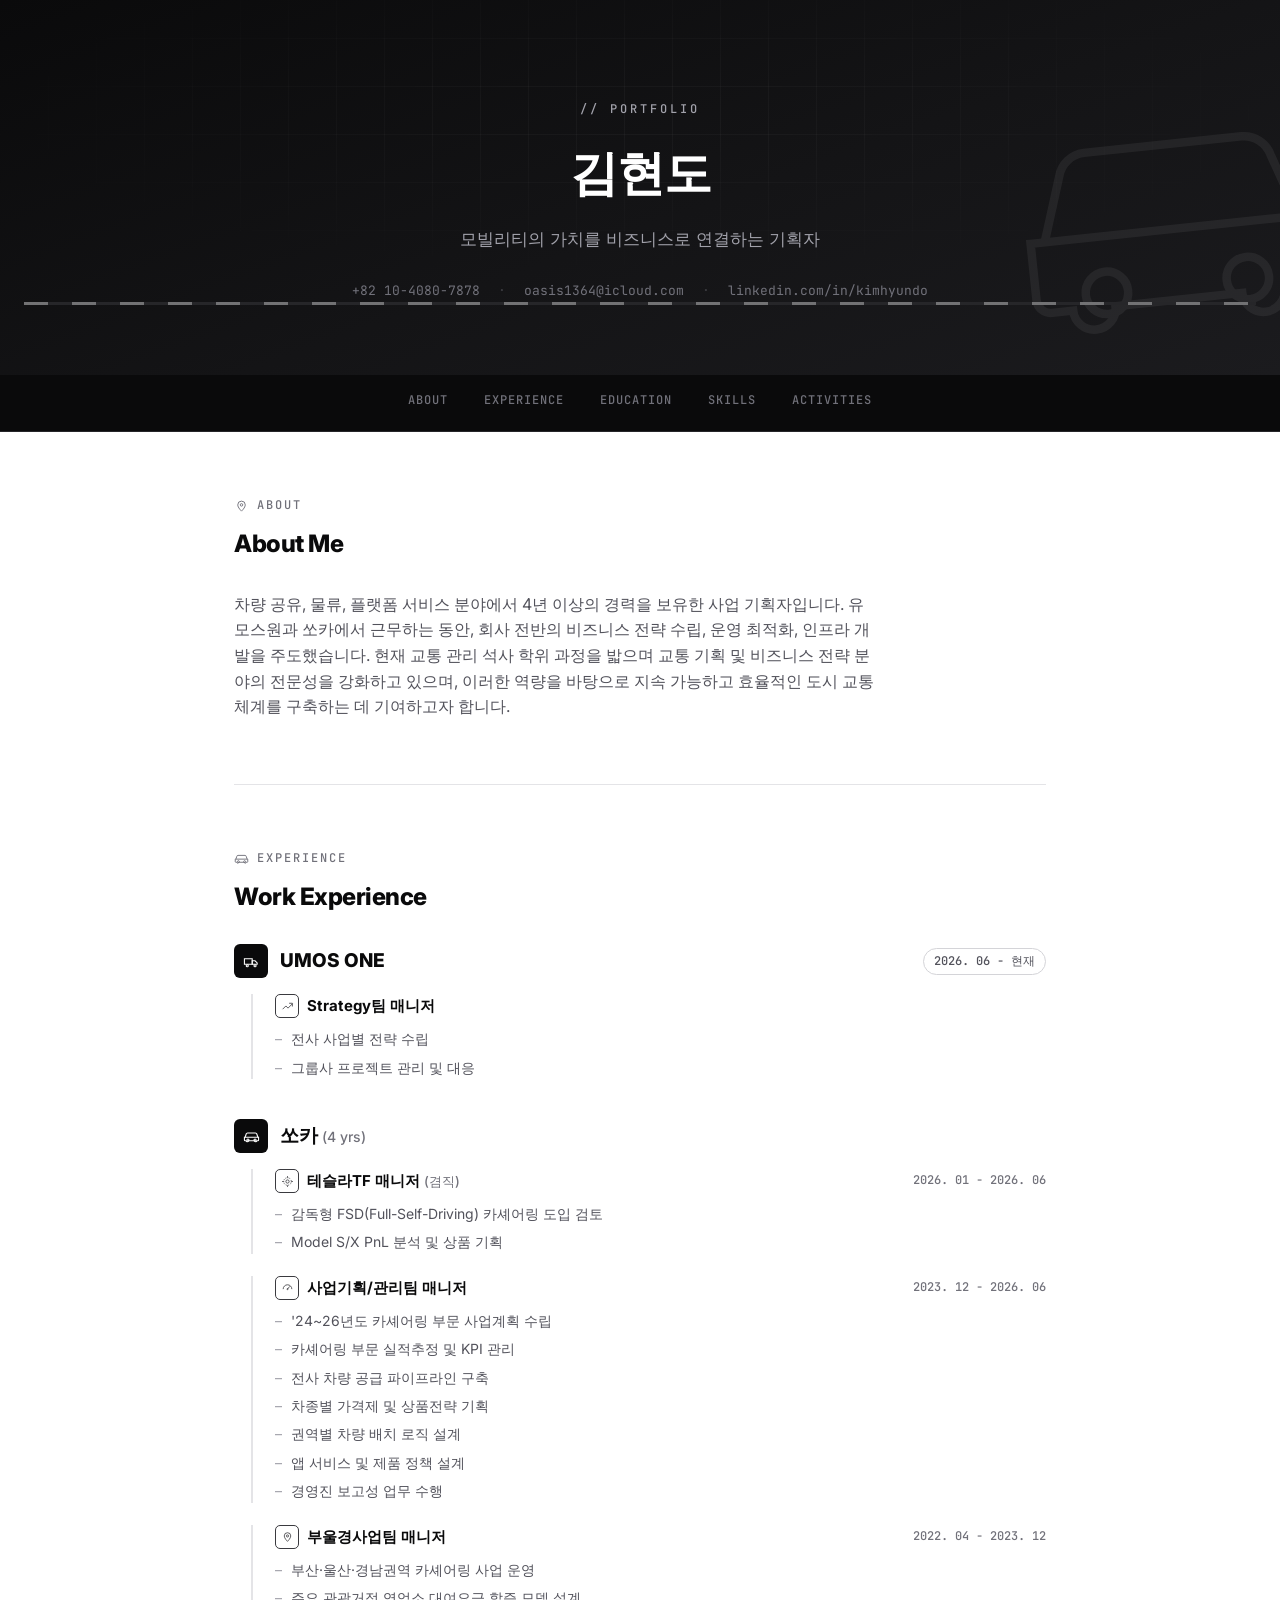
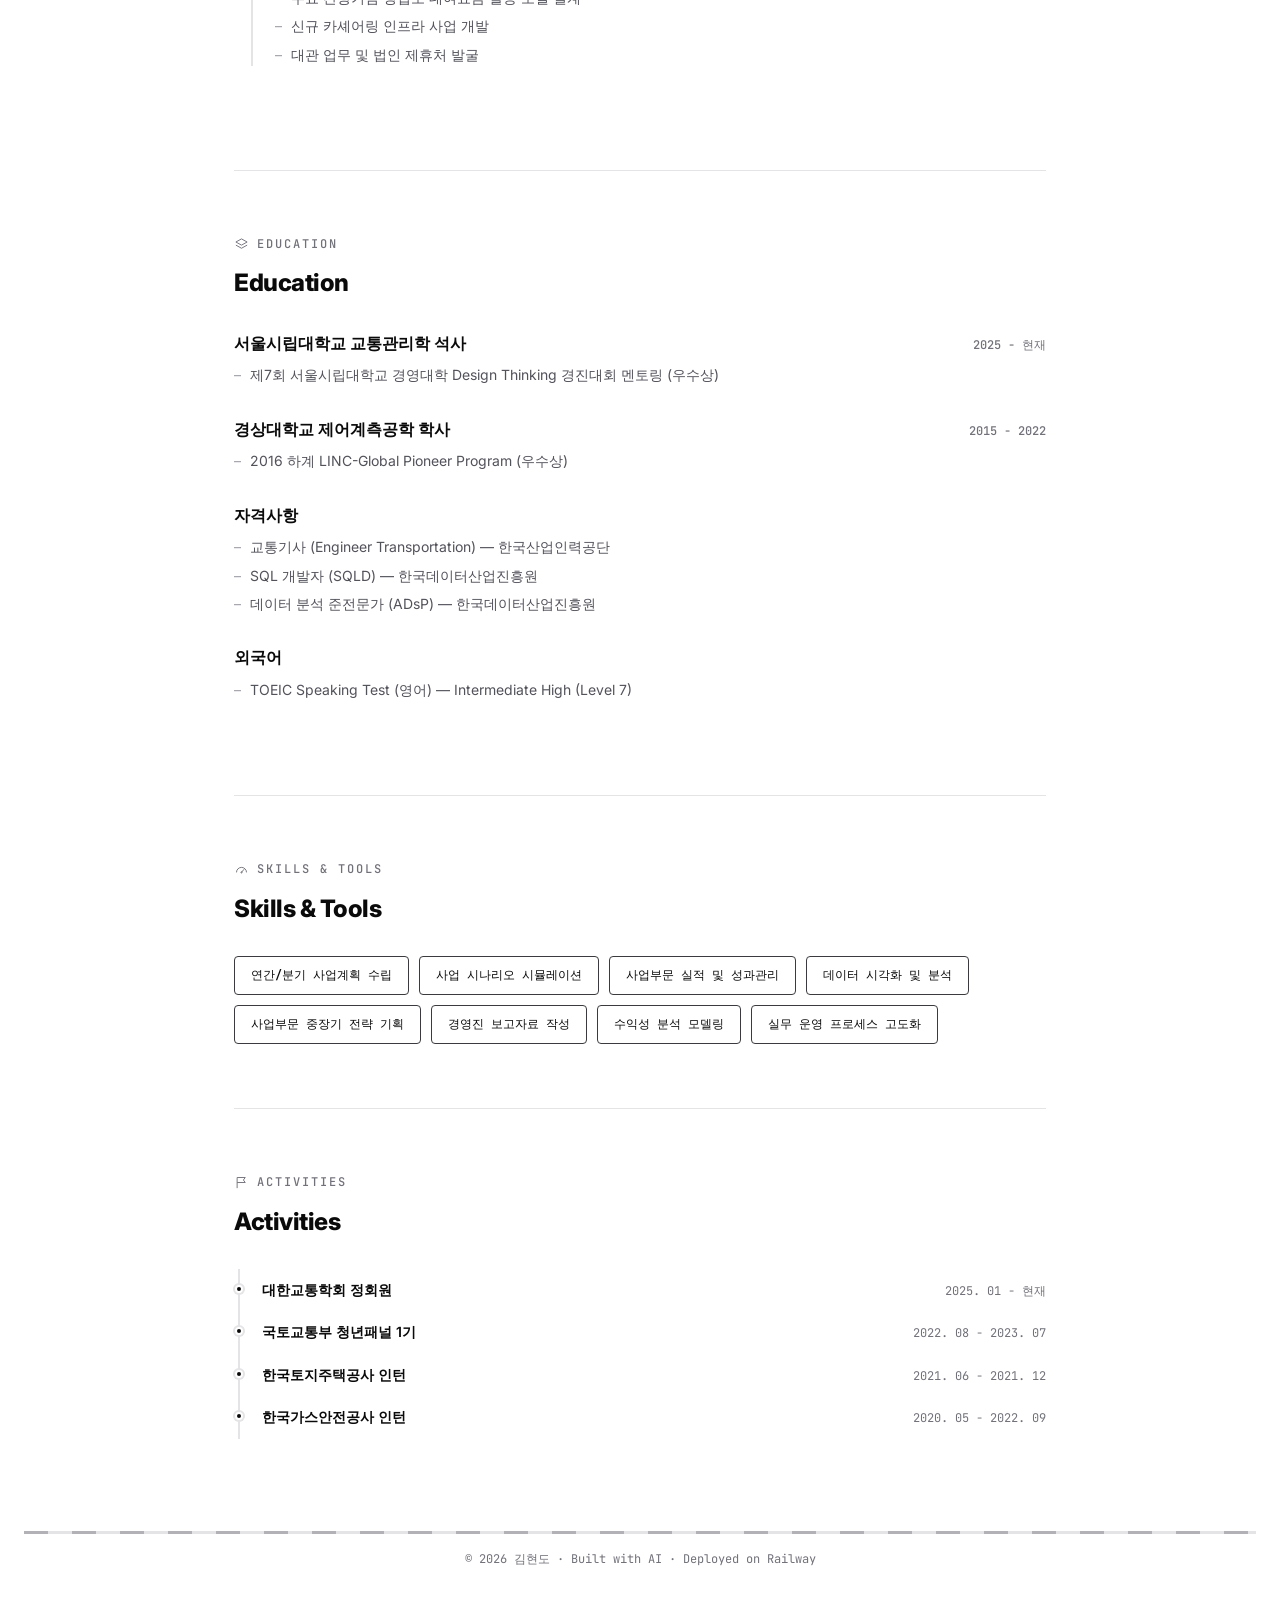
==== commit 36677140: "Update index.html" ====
--- a/index.html
+++ b/index.html
@@ -56,8 +56,8 @@
     </div>
     <h2 class="section-title">About Me</h2>
     <p class="about-text">
-      차량 공유, 렌터카 및 플랫폼 서비스 분야에서 4년 이상의 경력을 보유한 사업 기획자입니다.
-      저의 경력은 유모스원과 쏘카에서 근무하는 동안, 회사 전반의 비즈니스 전략 수립, 운영 최적화, 인프라 개발을 주도했습니다.
+      차량 공유, 물류, 플랫폼 서비스 분야에서 4년 이상의 경력을 보유한 사업 기획자입니다.
+      유모스원과 쏘카에서 근무하는 동안, 회사 전반의 비즈니스 전략 수립, 운영 최적화, 인프라 개발을 주도했습니다.
       현재 교통 관리 석사 학위 과정을 밟으며 교통 기획 및 비즈니스 전략 분야의 전문성을 강화하고 있으며, 이러한 역량을 바탕으로 지속 가능하고 효율적인 도시 교통체계를 구축하는 데 기여하고자 합니다.
     </p>
   </section>
@@ -72,13 +72,16 @@
     <div class="company-block">
       <div class="company-header">
         <span class="company-icon">
-          <svg class="icon" viewBox="0 0 24 24" fill="none" stroke="currentColor" stroke-width="1.5"><path d="M12 21s-6-5.686-6-10a6 6 0 1 1 12 0c0 4.314-6 10-6 10z"/><circle cx="12" cy="11" r="2"/></svg>
+          <svg class="icon" viewBox="0 0 24 24" fill="none" stroke="currentColor" stroke-width="1.5"><path d="M2 8h11v8H2z"/><path d="M13 11h4l3 3v2h-7z"/><circle cx="6" cy="18" r="1.5"/><circle cx="17" cy="18" r="1.5"/></svg>
         </span>
-        <h3>유모스원</h3>
+        <h3>UMOS ONE</h3>
         <span class="company-duration">2026. 06 - 현재</span>
       </div>
       <div class="role-block">
         <div class="role-header">
+          <span class="role-icon">
+            <svg class="icon icon--sm" viewBox="0 0 24 24" fill="none" stroke="currentColor" stroke-width="1.5"><path d="M3 17l6-6 4 4 8-8"/><path d="M15 6h6v6"/></svg>
+          </span>
           <h4>Strategy팀 매니저</h4>
         </div>
         <ul>
@@ -102,7 +105,7 @@
             <svg class="icon icon--sm" viewBox="0 0 24 24" fill="none" stroke="currentColor" stroke-width="1.5"><circle cx="12" cy="12" r="3"/><circle cx="12" cy="12" r="7" stroke-dasharray="2 2"/><path d="M12 2v3M12 19v3M2 12h3M19 12h3"/></svg>
           </span>
           <h4>테슬라TF 매니저 <span class="role-note">(겸직)</span></h4>
-          <span class="role-duration">2026. 01 - 2026. 03</span>
+          <span class="role-duration">2026. 01 - 2026. 06</span>
         </div>
         <ul>
           <li>감독형 FSD(Full-Self-Driving) 카셰어링 도입 검토</li>
@@ -115,7 +118,7 @@
           <span class="role-icon">
             <svg class="icon icon--sm" viewBox="0 0 24 24" fill="none" stroke="currentColor" stroke-width="1.5"><path d="M4 15a8 8 0 1 1 16 0"/><path d="M12 15l4-5"/><circle cx="12" cy="15" r="1"/></svg>
           </span>
-          <h4>사업기획팀 매니저</h4>
+          <h4>사업기획/관리팀 매니저</h4>
           <span class="role-duration">2023. 12 - 2026. 06</span>
         </div>
         <ul>
@@ -132,7 +135,7 @@
       <div class="role-block">
         <div class="role-header">
           <span class="role-icon">
-            <svg class="icon icon--sm" viewBox="0 0 24 24" fill="none" stroke="currentColor" stroke-width="1.5"><path d="M2 8h11v8H2z"/><path d="M13 11h4l3 3v2h-7z"/><circle cx="6" cy="18" r="1.5"/><circle cx="17" cy="18" r="1.5"/></svg>
+            <svg class="icon icon--sm" viewBox="0 0 24 24" fill="none" stroke="currentColor" stroke-width="1.5"><path d="M12 21s-6-5.686-6-10a6 6 0 1 1 12 0c0 4.314-6 10-6 10z"/><circle cx="12" cy="11" r="2"/></svg>
           </span>
           <h4>부울경사업팀 매니저</h4>
           <span class="role-duration">2022. 04 - 2023. 12</span>
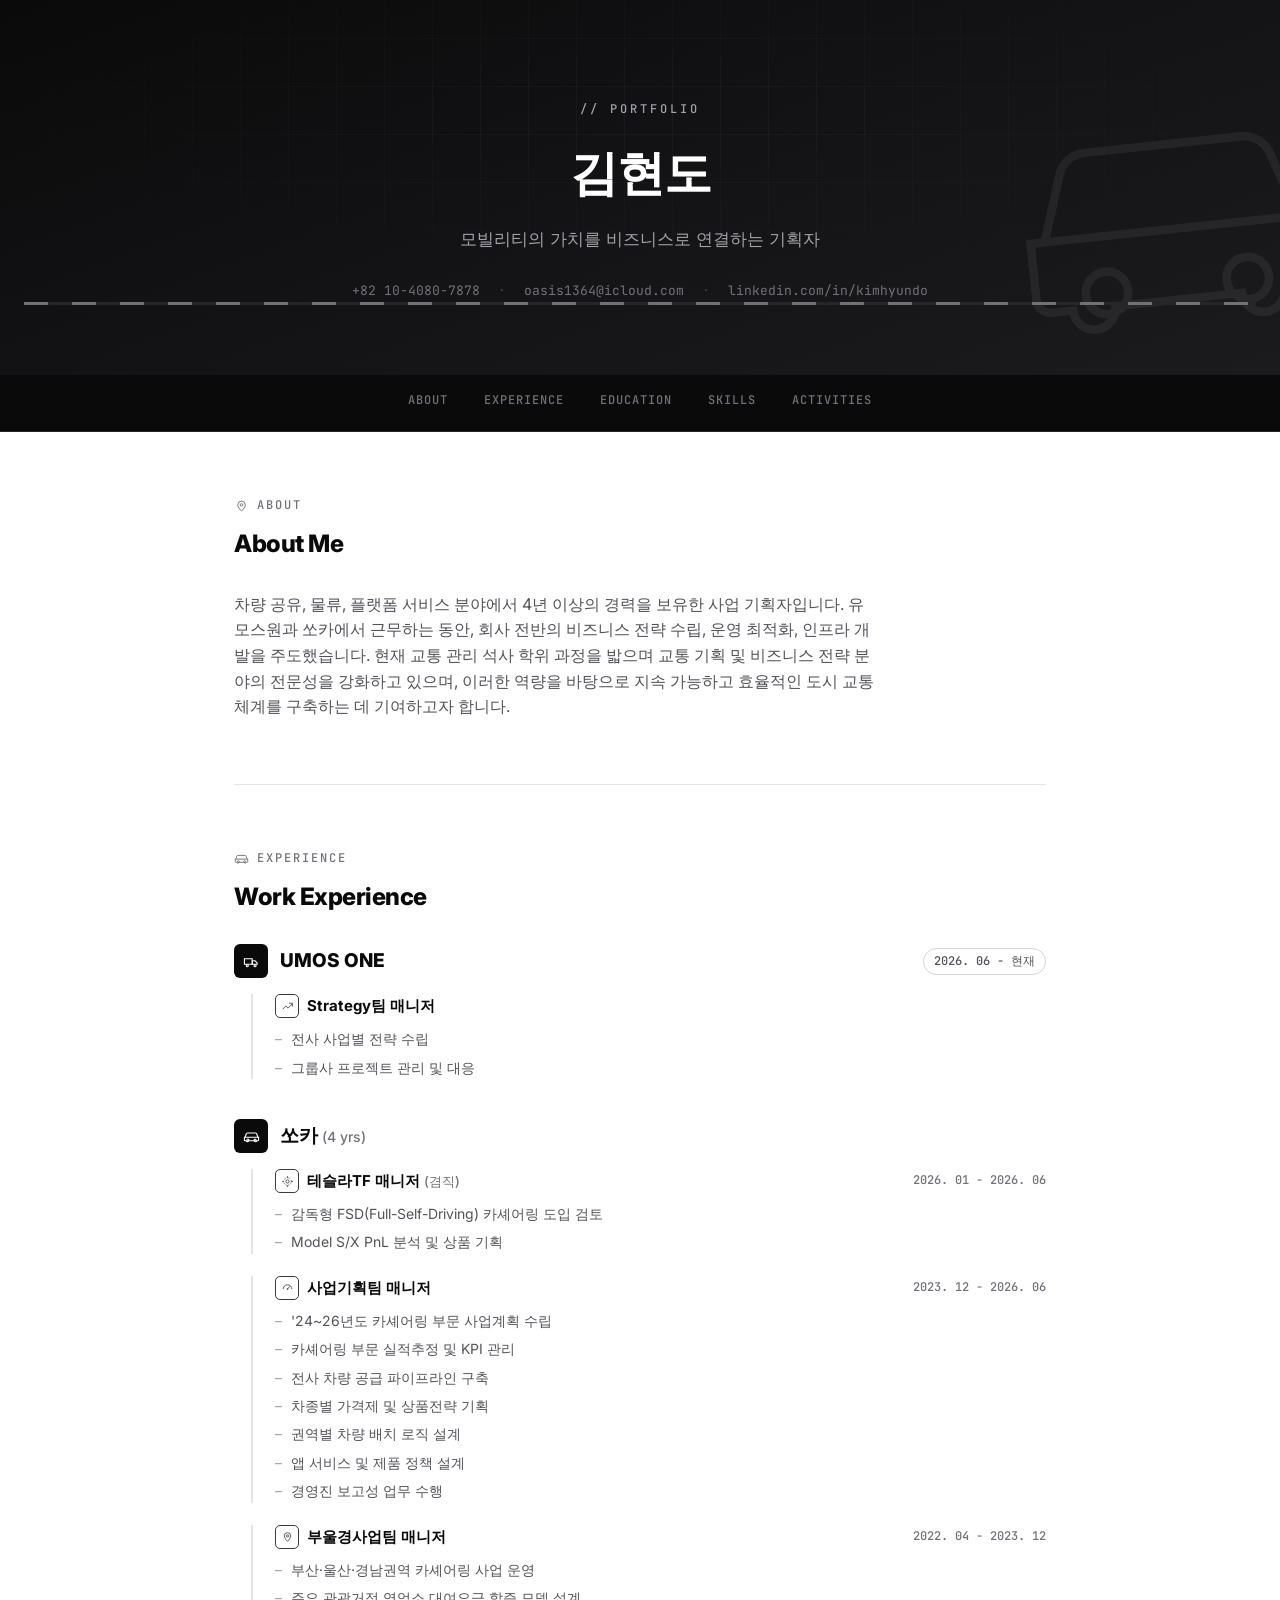
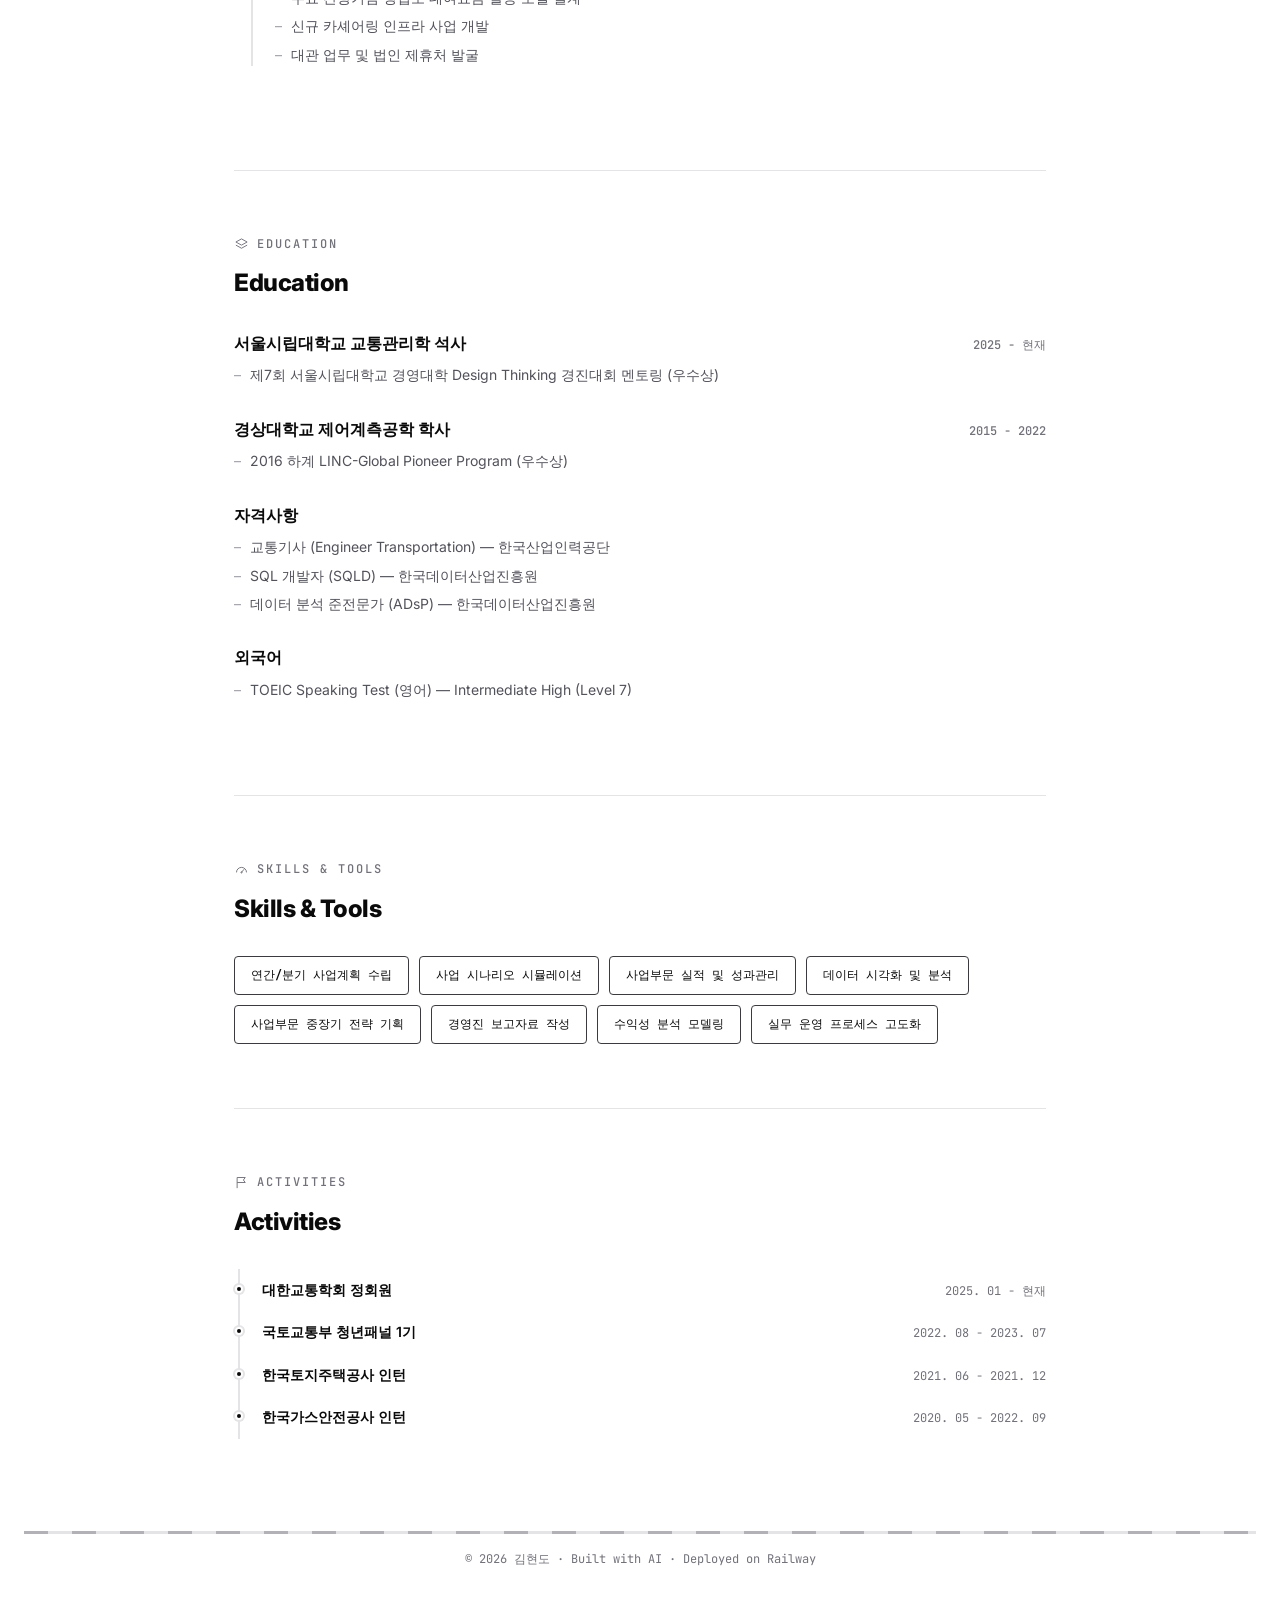
==== commit 75fbc5bf: "Update index.html" ====
--- a/index.html
+++ b/index.html
@@ -118,7 +118,7 @@
           <span class="role-icon">
             <svg class="icon icon--sm" viewBox="0 0 24 24" fill="none" stroke="currentColor" stroke-width="1.5"><path d="M4 15a8 8 0 1 1 16 0"/><path d="M12 15l4-5"/><circle cx="12" cy="15" r="1"/></svg>
           </span>
-          <h4>사업기획/관리팀 매니저</h4>
+          <h4>사업기획팀 매니저</h4>
           <span class="role-duration">2023. 12 - 2026. 06</span>
         </div>
         <ul>
